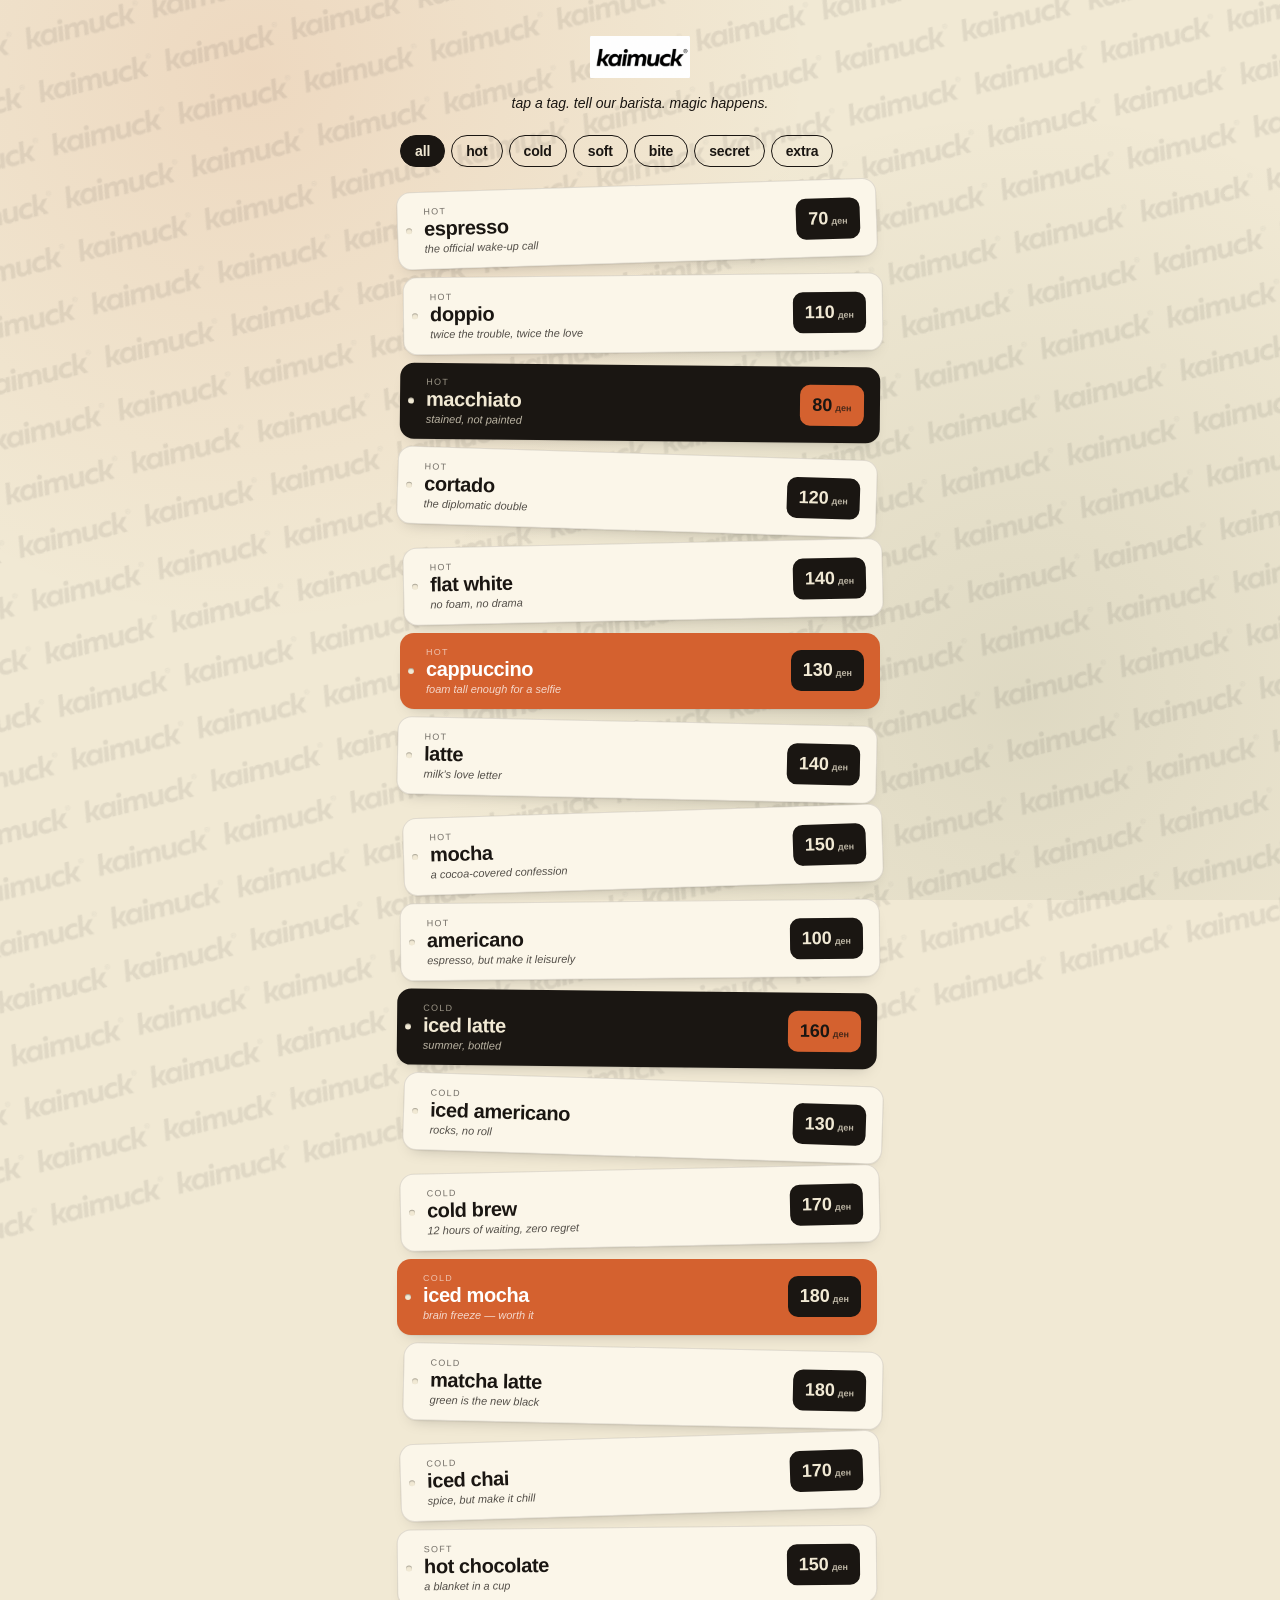
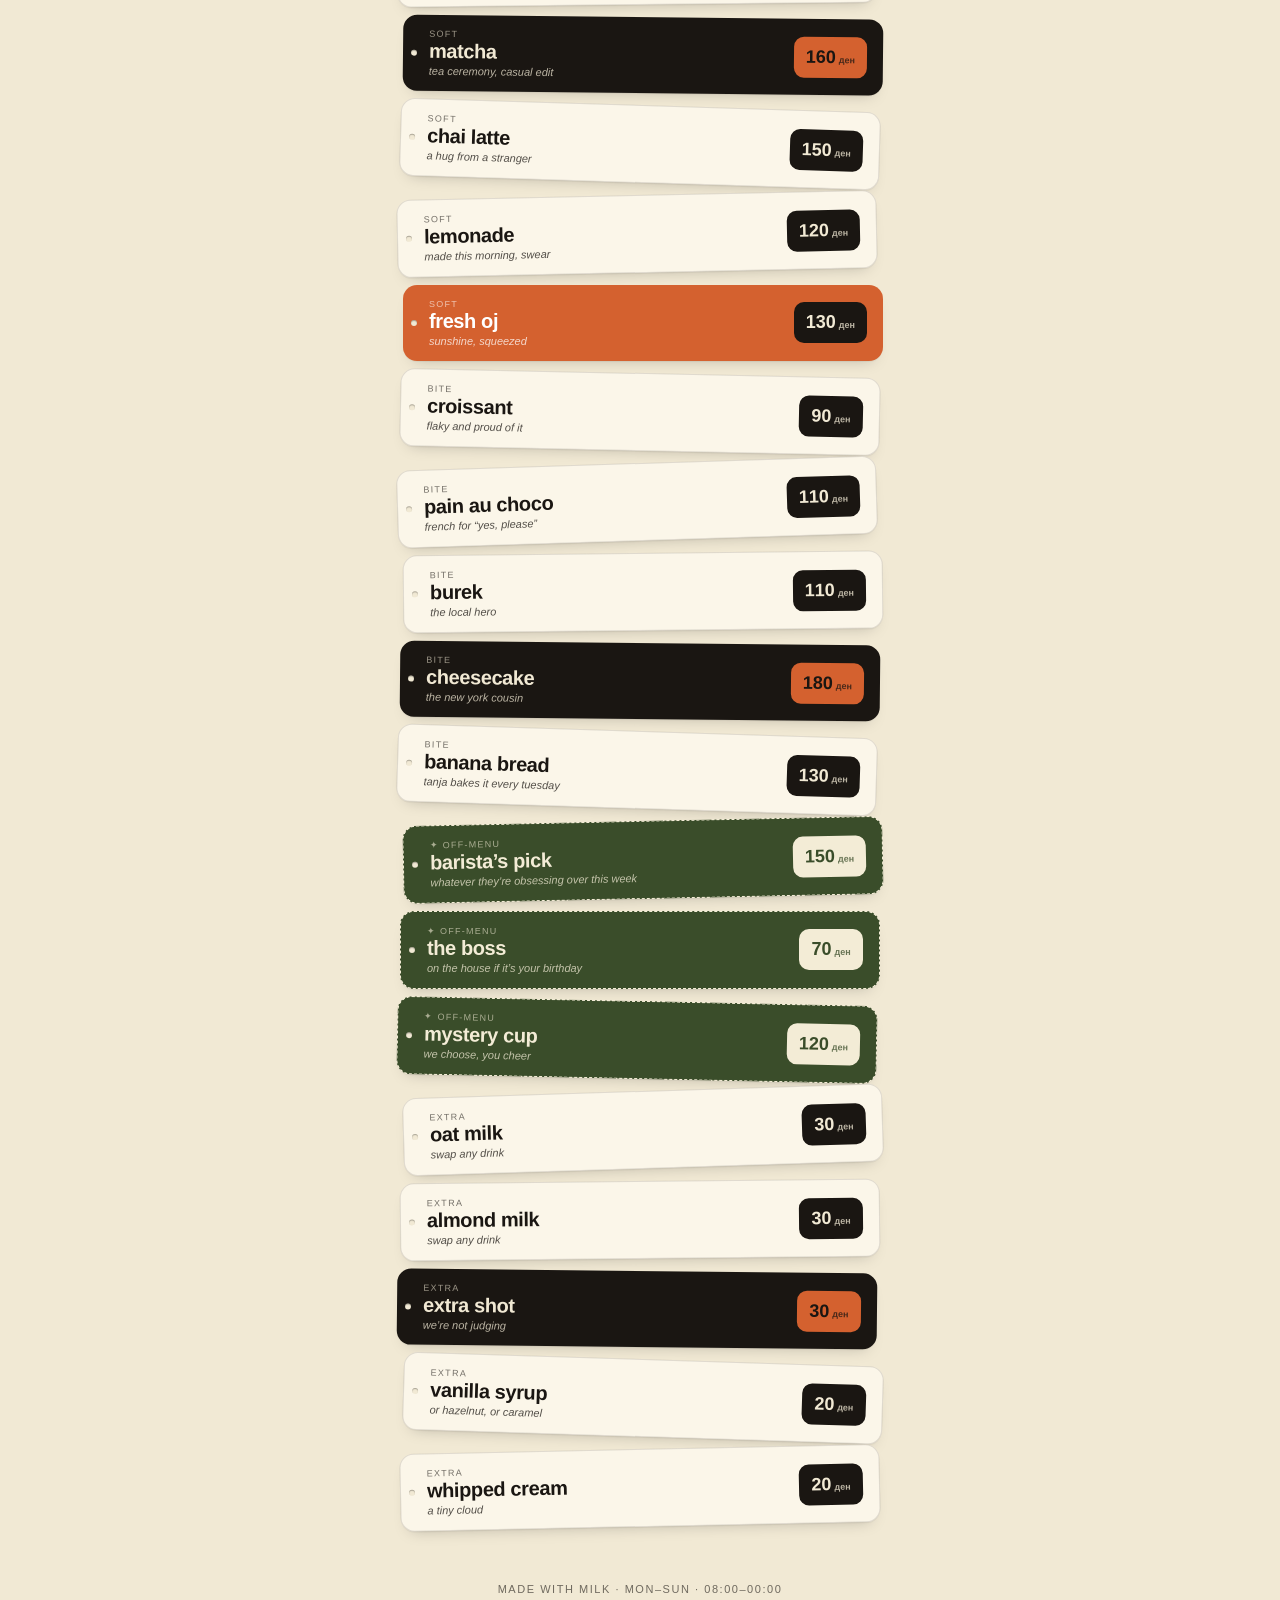
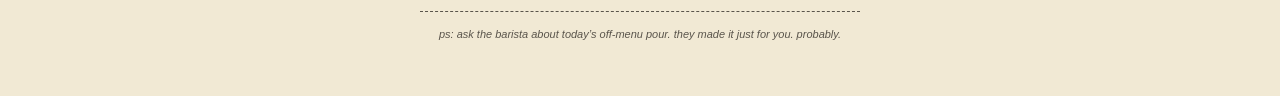
==== index.html @ c9bcb207 "initial commit: kaimuck qr menu" ====
<!DOCTYPE html>
<html lang="en">
<head>
  <meta charset="UTF-8" />
  <meta name="viewport" content="width=device-width, initial-scale=1, viewport-fit=cover" />
  <meta name="theme-color" content="#f1e9d4" />
  <meta name="description" content="kaimuck — specialty coffee, skopje. menu." />

  <title>kaimuck · menu</title>

  <!-- Favicon (small inline SVG, no extra file) -->
  <link rel="icon" type="image/svg+xml" href="data:image/svg+xml,
    %3Csvg xmlns='http://www.w3.org/2000/svg' viewBox='0 0 64 64'%3E
      %3Crect width='64' height='64' rx='14' fill='%231a1612'/%3E
      %3Ccircle cx='32' cy='32' r='14' fill='%23d4612f'/%3E
    %3C/svg%3E" />

  <link rel="stylesheet" href="styles.css" />
</head>
<body data-theme="pattern">
  <main>
    <header>
      <img src="assets/kaimuck-logo.png" alt="kaimuck" />
      <p class="tagline" id="hero">tap a tag. tell our barista. magic happens.</p>
    </header>

    <nav class="filters" id="filters" aria-label="menu categories"></nav>

    <section class="wall" id="wall" aria-label="menu items"></section>

    <footer>
      <div class="hours" id="hours">made with milk · mon–sun · 08:00–00:00</div>
      <div class="secret-note" id="secret-note">
        ps: ask the barista about today’s off-menu pour. they made it just for you. probably.
      </div>
    </footer>
  </main>

  <!-- Edit menu items here: -->
  <script src="menu-data.js"></script>
  <!-- Render logic (no build step needed): -->
  <script src="menu.js"></script>
</body>
</html>
---- styles.css ----
/* kaimuck menu — styles */

:root {
  --cream: #f1e9d4;
  --card:  #fbf6e9;
  --ink:   #1a1612;
  --dim:   #7a6a55;
  --accent: #d4612f;   /* terracotta */
  --accent2: #3a4d2a;  /* olive — for secret items */
  --light: #f3ecd6;
}

* { box-sizing: border-box; }

html, body {
  margin: 0; padding: 0;
  background: var(--cream);
  color: var(--ink);
  font-family: "Helvetica Neue", Helvetica, Arial, sans-serif;
  -webkit-font-smoothing: antialiased;
  font-feature-settings: "kern" 1;
}

body {
  min-height: 100dvh;
  background-image:
    radial-gradient(circle at 20% 8%,  rgba(212,97,47,0.12), transparent 42%),
    radial-gradient(circle at 80% 78%, rgba(58,77,42,0.10), transparent 48%);
  background-attachment: fixed;
  padding: env(safe-area-inset-top) env(safe-area-inset-right)
           env(safe-area-inset-bottom) env(safe-area-inset-left);
}

main {
  max-width: 520px;
  margin: 0 auto;
  padding: 28px 16px 0;
}

/* ── Header ── */
header {
  text-align: center;
  padding: 8px 8px 4px;
}
header img {
  height: 42px;
  display: inline-block;
  user-select: none;
  -webkit-user-drag: none;
}
.tagline {
  margin: 12px auto 0;
  font-size: 14px;
  font-style: italic;
  color: var(--ink);
  max-width: 280px;
  line-height: 1.35;
}

/* ── Filter chips ── */
.filters {
  display: flex;
  gap: 6px;
  padding: 18px 4px 6px;
  overflow-x: auto;
  scrollbar-width: none;
  -ms-overflow-style: none;
}
.filters::-webkit-scrollbar { display: none; }

.filter {
  flex: 0 0 auto;
  border: 1.5px solid var(--ink);
  background: transparent;
  color: var(--ink);
  padding: 7px 14px;
  border-radius: 999px;
  font: inherit;
  font-size: 14px;
  font-weight: 700;
  letter-spacing: -0.01em;
  cursor: pointer;
  transition: background .15s, color .15s, transform .1s;
}
.filter:active { transform: scale(0.97); }
.filter.is-active {
  background: var(--ink);
  color: var(--cream);
}

/* ── Tag wall ── */
.wall {
  padding: 12px 4px 8px;
}

.tag {
  margin-bottom: 12px;
  display: flex;
  transition: transform .2s ease;
}
.tag-inner {
  flex: 1;
  background: var(--card);
  color: var(--ink);
  border: 1px solid rgba(26,22,18,0.12);
  border-radius: 14px;
  padding: 14px 16px 14px 22px;
  display: grid;
  grid-template-columns: 1fr auto;
  align-items: center;
  gap: 12px;
  position: relative;
  box-shadow:
    0 1px 0 rgba(0,0,0,0.04),
    0 8px 16px -10px rgba(0,0,0,0.25);
}

/* Perforated hole on the left of every tag */
.tag-inner::before {
  content: "";
  position: absolute;
  left: 8px; top: 50%;
  width: 6px; height: 6px;
  border-radius: 50%;
  background: var(--cream);
  box-shadow: inset 0 1px 1px rgba(0,0,0,0.3);
  transform: translateY(-50%);
}

.tag-body { padding-left: 4px; min-width: 0; }
.tag-cat {
  font-size: 9px;
  letter-spacing: 0.14em;
  text-transform: uppercase;
  opacity: 0.6;
  margin-bottom: 2px;
}
.tag-name {
  font-size: 20px;
  font-weight: 800;
  letter-spacing: -0.02em;
  line-height: 1.05;
}
.tag-desc {
  font-size: 11px;
  font-style: italic;
  opacity: 0.75;
  margin-top: 3px;
}

.tag-badge {
  background: var(--ink);
  color: var(--cream);
  border-radius: 10px;
  padding: 10px 12px;
  font-weight: 800;
  font-size: 18px;
  font-variant-numeric: tabular-nums;
  display: flex;
  align-items: baseline;
  gap: 3px;
  min-width: 64px;
  justify-content: center;
}
.tag-badge .unit { font-size: 9px; opacity: 0.75; font-weight: 700; }

/* ── Palette variants — set by inline class ── */
.tag-inner.v-ink {
  background: var(--ink);
  color: var(--cream);
  border: none;
}
.tag-inner.v-ink .tag-badge { background: var(--accent); color: var(--ink); }
.tag-inner.v-ink::before { background: var(--cream); }

.tag-inner.v-accent {
  background: var(--accent);
  color: #fff;
  border: none;
}
.tag-inner.v-accent .tag-badge { background: var(--ink); color: var(--cream); }
.tag-inner.v-accent::before { background: var(--cream); }

/* Secret = olive tag with dashed border */
.tag-inner.v-secret {
  background: var(--accent2);
  color: var(--light);
  border: 1.5px dashed var(--light);
}
.tag-inner.v-secret .tag-badge {
  background: var(--light);
  color: var(--accent2);
}
.tag-inner.v-secret::before { background: var(--cream); }

/* ── Footer ── */
footer {
  margin-top: 20px;
  padding: 4px 16px calc(40px + env(safe-area-inset-bottom));
  text-align: center;
  color: var(--ink);
}
.hours {
  font-size: 11px;
  letter-spacing: 0.14em;
  text-transform: uppercase;
  opacity: 0.6;
  padding: 12px 0;
}
.secret-note {
  margin: 4px 8px 0;
  padding: 14px 16px;
  border-top: 1px dashed var(--ink);
  font-size: 11px;
  font-style: italic;
  opacity: 0.7;
  line-height: 1.5;
}

/* ── Reduced motion ── */
@media (prefers-reduced-motion: reduce) {
  .tag { transition: none; }
  .marquee-track { animation: none !important; }
}

/* ════════════════════════════════════════════════════════════════
   LOGO BACKGROUND EXPERIMENTS
   Activate by setting <body data-theme="..."> — see experiments.html
   ════════════════════════════════════════════════════════════════ */

/* All themes use position:relative on main to sit above bg overlays */
body[data-theme] main { position: relative; z-index: 2; }
body[data-theme] header img { position: relative; z-index: 2; }

/* ── Theme: pattern ── tiled diagonal mini-logos ── */
body[data-theme="pattern"]::before {
  content: "";
  position: fixed; inset: -20vh -20vw;
  background-image: url('assets/kaimuck-logo-transparent.png');
  background-size: 130px auto;
  background-repeat: repeat;
  opacity: 0.07;
  pointer-events: none;
  z-index: 1;
  transform: rotate(-14deg);
  transform-origin: center;
}

/* ── Theme: watermark ── one huge fixed centered logo ── */
body[data-theme="watermark"]::before {
  content: "";
  position: fixed; inset: 0;
  background-image: url('assets/kaimuck-logo-transparent.png');
  background-position: center 42%;
  background-size: 92% auto;
  background-repeat: no-repeat;
  opacity: 0.06;
  pointer-events: none;
  z-index: 1;
  transform: rotate(-6deg);
}

/* ── Theme: marquee ── scrolling strip top + bottom ── */
.marquee {
  position: sticky; top: 0;
  width: 100%;
  overflow: hidden;
  background: var(--ink);
  color: var(--cream);
  padding: 8px 0;
  z-index: 50;
  border-bottom: 1px solid rgba(243,237,225,0.15);
}
.marquee.bottom {
  position: relative; top: auto;
  margin-top: 24px;
  border-top: 1px solid rgba(243,237,225,0.15);
  border-bottom: none;
  transform: rotate(-1deg);
}
.marquee-track {
  display: inline-flex;
  white-space: nowrap;
  gap: 28px;
  font-size: 14px;
  font-weight: 800;
  letter-spacing: -0.01em;
  animation: marquee-scroll 18s linear infinite;
}
.marquee.bottom .marquee-track { animation-duration: 24s; animation-direction: reverse; }
.marquee-track span { display: inline-flex; align-items: center; gap: 28px; }
.marquee-track .dot { opacity: 0.4; }
@keyframes marquee-scroll {
  from { transform: translateX(0); }
  to   { transform: translateX(-50%); }
}

/* When marquee is active, push main down a touch */
body[data-theme="marquee"] main { padding-top: 12px; }

/* ── Theme: chapters ── big faded logo between categories ── */
.chapter {
  display: flex; align-items: center; justify-content: center;
  padding: 24px 0 4px;
  position: relative;
}
.chapter img {
  height: 56px;
  opacity: 0.12;
  filter: blur(0.2px);
}
.chapter .chapter-label {
  position: absolute;
  font-size: 10px;
  letter-spacing: 0.3em;
  text-transform: uppercase;
  color: var(--ink);
  opacity: 0.5;
  bottom: -4px;
  font-weight: 700;
}

/* ── Theme: stamp ── giant closing stamp at end ── */
.stamp {
  margin: 30px 0 0;
  text-align: center;
  position: relative;
}
.stamp img {
  width: 130%;
  margin-left: -15%;
  opacity: 0.18;
  filter: blur(0.3px);
}
.stamp::after {
  content: "®";
  position: absolute;
  right: 8%;
  top: 20%;
  font-size: 28px;
  font-weight: 700;
  opacity: 0.18;
}

/* ── Theme: tag-ghost ── small faded logo on each cream tag ── */
body[data-theme="tag-ghost"] .tag-inner {
  background-image: url('assets/kaimuck-logo-transparent.png');
  background-position: right 78px center;
  background-size: 90px auto;
  background-repeat: no-repeat;
  background-blend-mode: multiply;
}
/* Hide on dark/colored tag variants where it wouldn't read */
body[data-theme="tag-ghost"] .tag-inner.v-ink,
body[data-theme="tag-ghost"] .tag-inner.v-accent,
body[data-theme="tag-ghost"] .tag-inner.v-secret {
  background-image: none;
}

/* ── Theme: combo ── marquee + stamp + watermark ── */
body[data-theme="combo"]::before {
  content: "";
  position: fixed; inset: 0;
  background-image: url('assets/kaimuck-logo-transparent.png');
  background-position: center 50%;
  background-size: 110% auto;
  background-repeat: no-repeat;
  opacity: 0.04;
  pointer-events: none;
  z-index: 1;
  transform: rotate(-4deg);
}
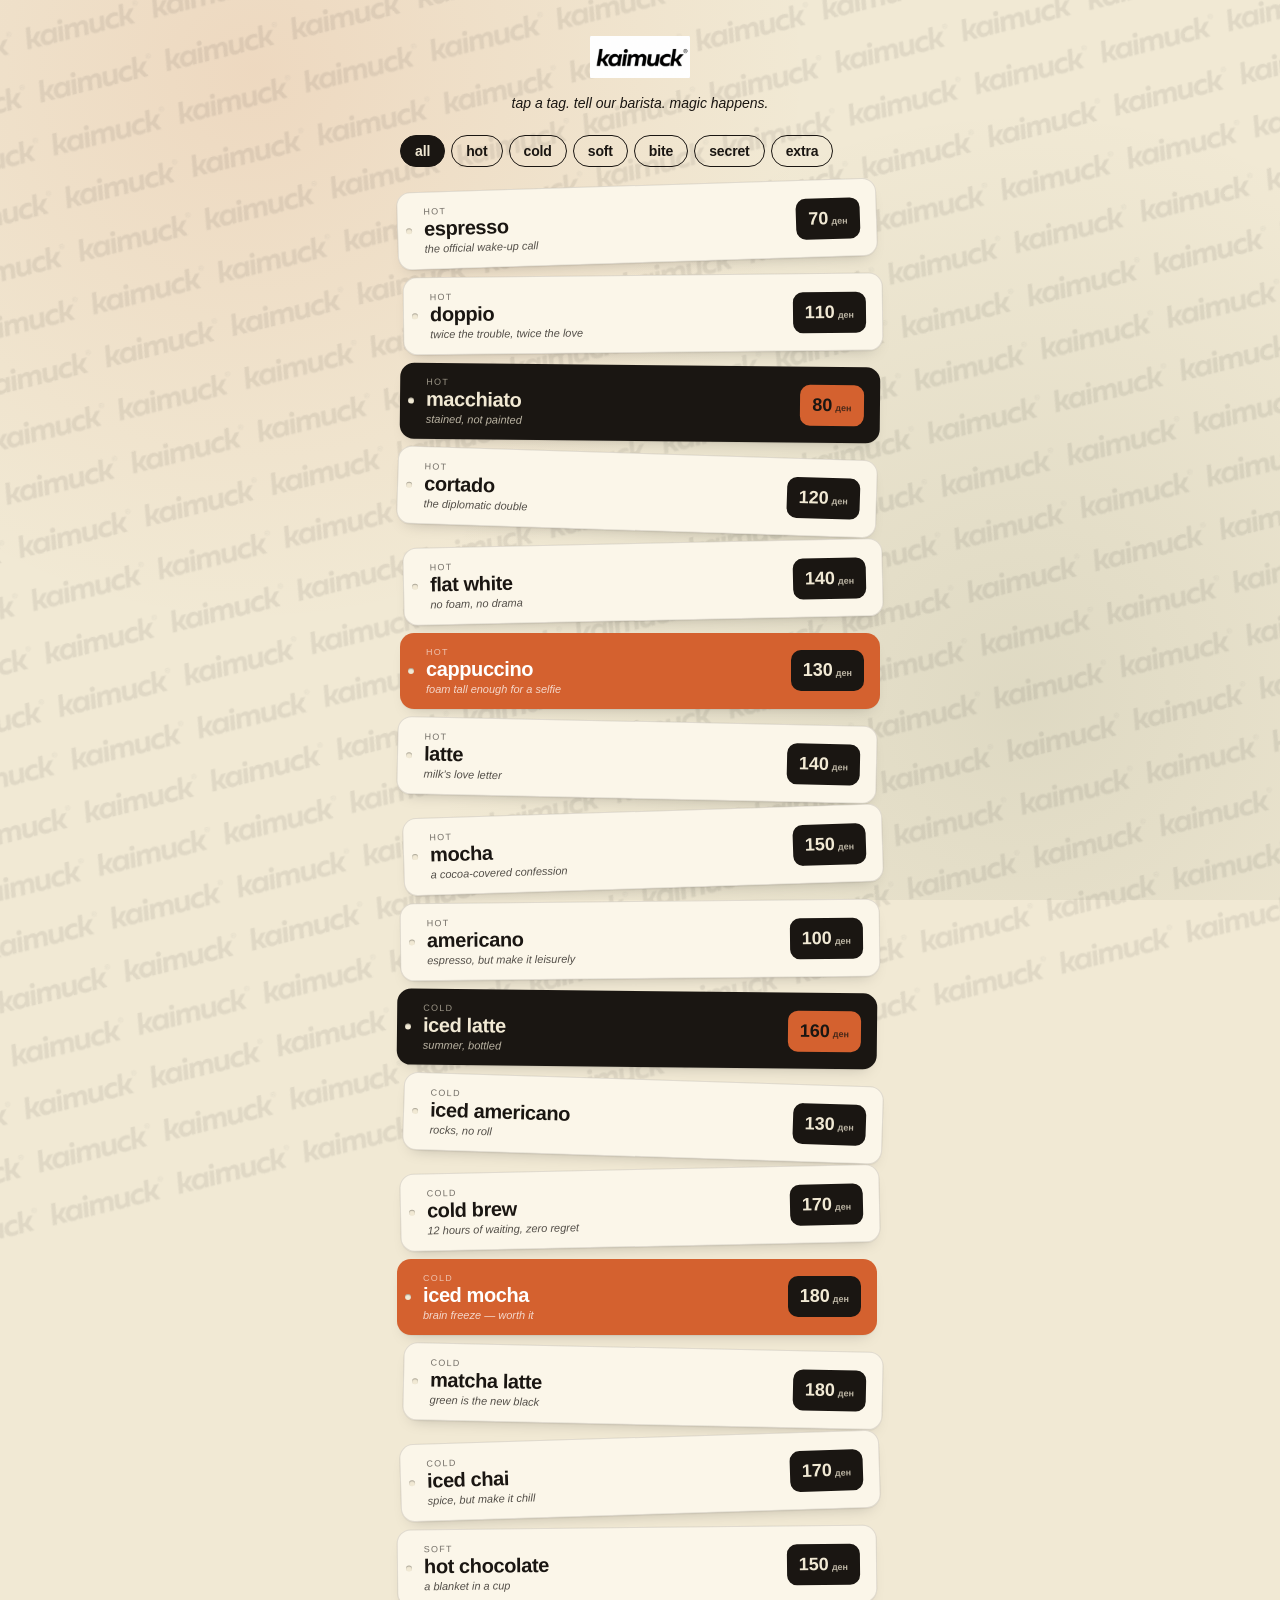
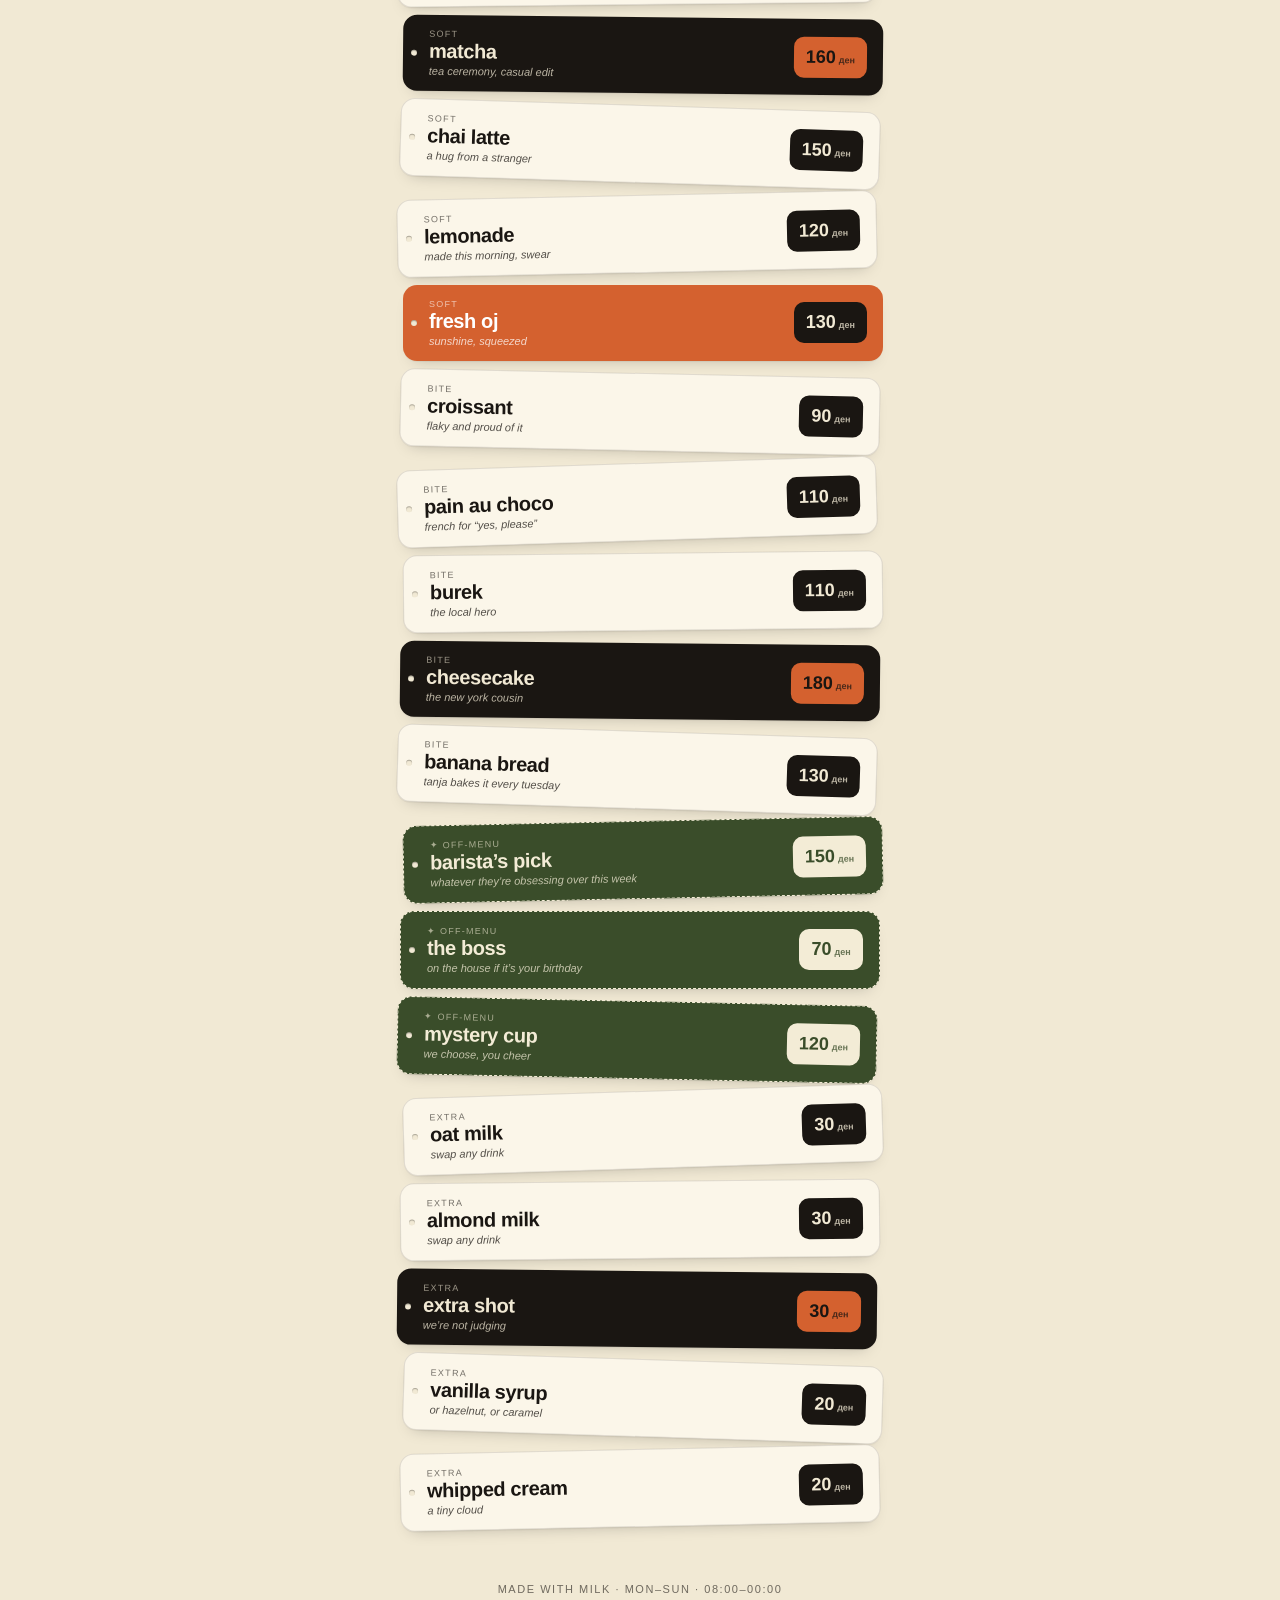
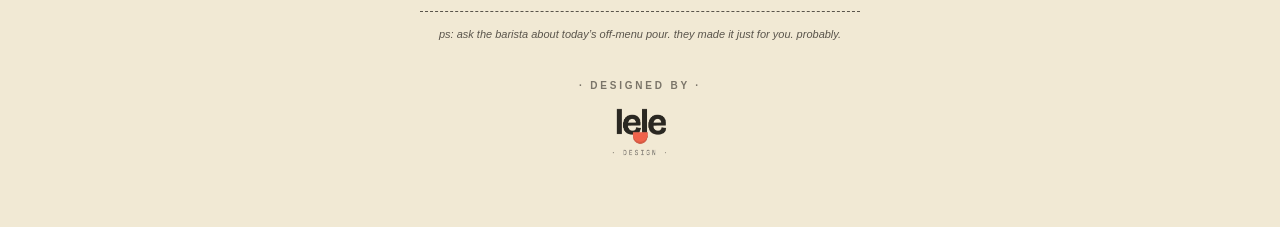
==== commit 1b297476: "add leledesign credit to menu footer Co-Authored-By: Claude Opus 4.7 <noreply@anthropic.com>" ====
--- a/index.html
+++ b/index.html
@@ -33,6 +33,10 @@
       <div class="secret-note" id="secret-note">
         ps: ask the barista about today’s off-menu pour. they made it just for you. probably.
       </div>
+      <a class="credit" href="#" aria-label="designed by leledesign">
+        <span>· designed by ·</span>
+        <img src="assets/leledesign-logo.png" alt="leledesign" />
+      </a>
     </footer>
   </main>
 
--- a/styles.css
+++ b/styles.css
@@ -216,6 +216,39 @@
   opacity: 0.7;
   line-height: 1.5;
 }
+.credit {
+  margin: 24px auto 0;
+  display: flex;
+  flex-direction: column;
+  align-items: center;
+  gap: 0;
+  text-decoration: none;
+  color: inherit;
+  width: fit-content;
+  transition: transform .25s ease;
+}
+.credit:hover { transform: translateY(-2px); }
+.credit:hover img { opacity: 1; }
+
+.credit span {
+  font-size: 10px;
+  letter-spacing: 0.28em;
+  text-transform: uppercase;
+  color: var(--ink);
+  font-weight: 600;
+  opacity: 0.55;
+  margin-bottom: -14px;   /* pull logo up close to the text */
+  position: relative;
+  z-index: 2;
+}
+.credit img {
+  height: 110px;
+  width: auto;
+  opacity: 0.9;
+  user-select: none;
+  -webkit-user-drag: none;
+  transition: opacity .25s ease;
+}
 
 /* ── Reduced motion ── */
 @media (prefers-reduced-motion: reduce) {
